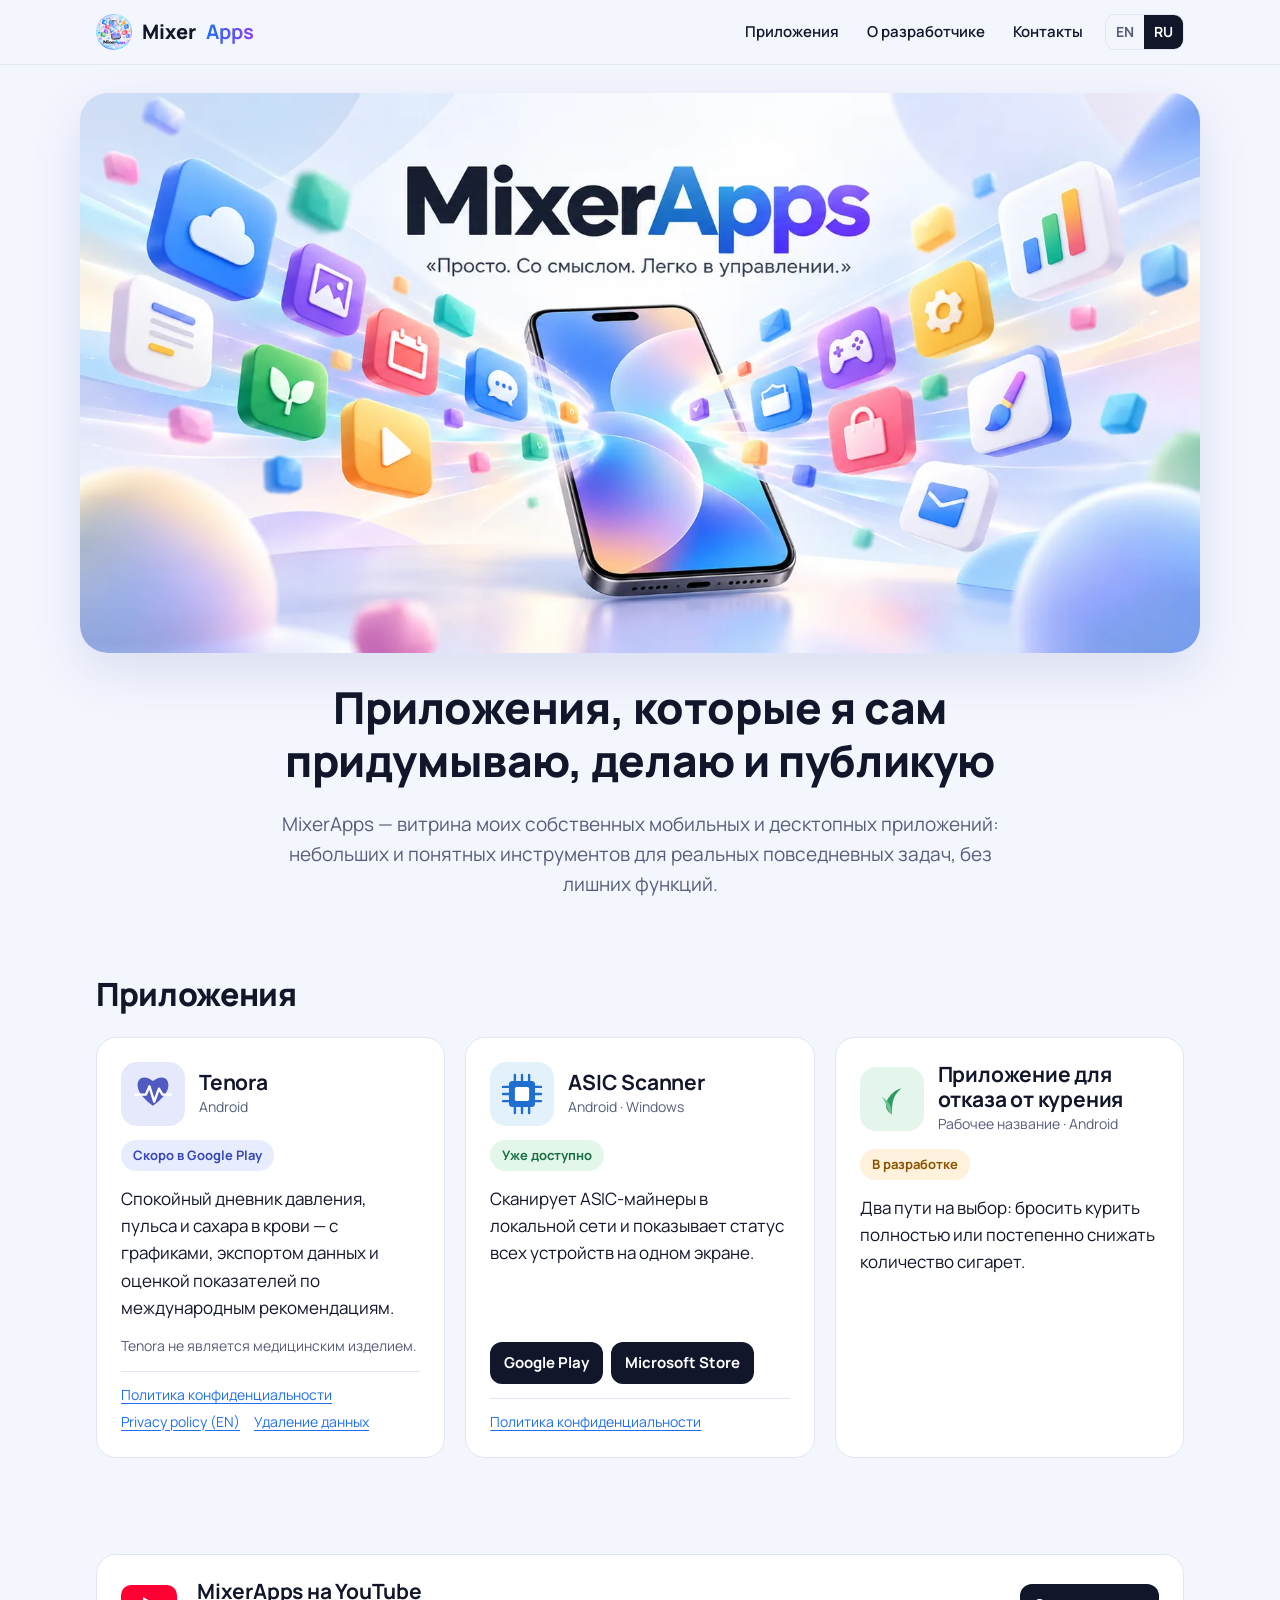
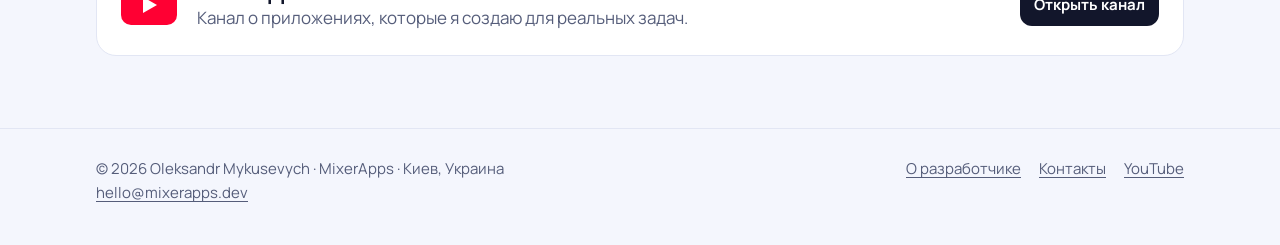
==== ru/index.html @ 6820f3b6 "Draft: Home and About pages (EN/RU), images, favicon Co-Authored-By: Claude Opus 5.5 <noreply@anthro" ====
<!doctype html>
<html lang="ru">
<head>
  <meta charset="utf-8">
  <meta name="viewport" content="width=device-width, initial-scale=1">
  <title>MixerApps — приложения Oleksandr Mykusevych</title>
  <meta name="description" content="MixerApps — витрина мобильных и десктопных приложений, которые создаёт Oleksandr Mykusevych в Киеве: Tenora, ASIC Scanner и приложение для отказа от курения.">
  <link rel="canonical" href="https://mixerapps.dev/ru/">
  <link rel="alternate" hreflang="en" href="https://mixerapps.dev/">
  <link rel="alternate" hreflang="ru" href="https://mixerapps.dev/ru/">
  <link rel="alternate" hreflang="x-default" href="https://mixerapps.dev/">
  <meta property="og:type" content="website">
  <meta property="og:site_name" content="MixerApps">
  <meta property="og:locale" content="ru_RU">
  <meta property="og:title" content="MixerApps — приложения Oleksandr Mykusevych">
  <meta property="og:description" content="Просто. Со смыслом. Легко в управлении.">
  <meta property="og:url" content="https://mixerapps.dev/ru/">
  <meta property="og:image" content="https://mixerapps.dev/assets/img/og-ru.jpg">
  <meta name="twitter:card" content="summary_large_image">
  <link rel="icon" href="../favicon.ico" sizes="any">
  <link rel="icon" type="image/png" sizes="32x32" href="../assets/img/icon-32.png">
  <link rel="apple-touch-icon" href="../assets/img/icon-180.png">
  <link rel="preconnect" href="https://fonts.googleapis.com">
  <link rel="preconnect" href="https://fonts.gstatic.com" crossorigin>
  <link rel="stylesheet" href="https://fonts.googleapis.com/css2?family=Manrope:wght@400;600;700;800&display=swap">
  <link rel="stylesheet" href="../assets/css/style.css">
  <script type="application/ld+json">
  {
    "@context": "https://schema.org",
    "@type": "Organization",
    "name": "MixerApps",
    "url": "https://mixerapps.dev/",
    "logo": "https://mixerapps.dev/assets/img/icon-512.png",
    "email": "hello@mixerapps.dev",
    "founder": { "@type": "Person", "name": "Oleksandr Mykusevych" },
    "address": { "@type": "PostalAddress", "addressLocality": "Kyiv", "addressCountry": "UA" },
    "sameAs": ["https://www.youtube.com/@MixerApps"]
  }
  </script>
</head>
<body>
  <header class="site-header">
    <div class="wrap">
      <a class="brand" href="./"><img src="../assets/img/logo-96.png" alt="" width="36" height="36">Mixer<b>Apps</b></a>
      <nav class="nav" aria-label="Меню">
        <a href="#apps">Приложения</a>
        <a href="about.html">О разработчике</a>
        <a href="contact.html">Контакты</a>
        <div class="lang" aria-label="Язык"><a href="../" hreflang="en" lang="en">EN</a><span>RU</span></div>
      </nav>
    </div>
  </header>

  <main>
    <div class="wrap hero">
      <picture>
        <source media="(max-width: 640px)" srcset="../assets/img/hero-square-ru.webp">
        <source media="(max-width: 1000px)" srcset="../assets/img/hero-ru-800.webp">
        <img src="../assets/img/hero-ru.webp" width="1600" height="800"
             alt="MixerApps — Просто. Со смыслом. Легко в управлении. Телефон, в который влетают иконки приложений.">
      </picture>
      <div class="hero-text">
        <h1>Приложения, которые я сам придумываю, делаю и публикую</h1>
        <p>MixerApps — витрина моих собственных мобильных и десктопных приложений: небольших и понятных инструментов для реальных повседневных задач, без лишних функций.</p>
      </div>
    </div>

    <section id="apps">
      <div class="wrap">
        <div class="section-head">
          <h2>Приложения</h2>
        </div>
        <div class="apps">

          <article class="card">
            <div class="card-top">
              <img src="../assets/img/tenora-icon.svg" alt="Иконка Tenora" width="64" height="64">
              <div><h3>Tenora</h3><p class="platform">Android</p></div>
            </div>
            <span class="badge soon">Скоро в Google Play</span>
            <p>Спокойный дневник давления, пульса и сахара в крови — с графиками, экспортом данных и оценкой показателей по международным рекомендациям.</p>
            <p class="note">Tenora не является медицинским изделием.</p>
            <div class="links">
              <a href="https://mixerua.github.io/tenora-legal/privacy-ru.html">Политика конфиденциальности</a>
              <a href="https://mixerua.github.io/tenora-legal/" hreflang="en">Privacy policy (EN)</a>
              <a href="https://mixerua.github.io/tenora-legal/data-deletion.html">Удаление данных</a>
            </div>
          </article>

          <article class="card">
            <div class="card-top">
              <img src="../assets/img/asicscanner-icon.svg" alt="Иконка ASIC Scanner" width="64" height="64">
              <div><h3>ASIC Scanner</h3><p class="platform">Android · Windows</p></div>
            </div>
            <span class="badge ok">Уже доступно</span>
            <p>Сканирует ASIC-майнеры в локальной сети и показывает статус всех устройств на одном экране.</p>
            <div class="actions">
              <a class="btn" href="https://play.google.com/store/apps/details?id=com.kievminer.asicscanner">Google Play</a>
              <a class="btn" href="https://apps.microsoft.com/detail/9nqmk1lblxzn">Microsoft Store</a>
            </div>
            <div class="links">
              <a href="https://mixerua.github.io/asicscanner-privacy/">Политика конфиденциальности</a>
            </div>
          </article>

          <article class="card">
            <div class="card-top">
              <img src="../assets/img/quit-icon.svg" alt="" width="64" height="64">
              <div><h3>Приложение для отказа от курения</h3><p class="platform">Рабочее название · Android</p></div>
            </div>
            <span class="badge dev">В разработке</span>
            <p>Два пути на выбор: бросить курить полностью или постепенно снижать количество сигарет.</p>
          </article>

        </div>
      </div>
    </section>

    <section>
      <div class="wrap">
        <a class="yt" href="https://www.youtube.com/@MixerApps" style="text-decoration:none;color:inherit">
          <svg viewBox="0 0 56 40" aria-hidden="true"><rect width="56" height="40" rx="10" fill="#ff0033"/><path d="M22 12l14 8-14 8z" fill="#fff"/></svg>
          <div>
            <h3 style="margin:0">MixerApps на YouTube</h3>
            <p>Канал о приложениях, которые я создаю для реальных задач.</p>
          </div>
          <span class="btn">Открыть канал</span>
        </a>
      </div>
    </section>
  </main>

  <footer class="site-footer">
    <div class="wrap">
      <div>© 2026 Oleksandr Mykusevych · MixerApps · Киев, Украина<br>
        <a href="mailto:hello@mixerapps.dev">hello@mixerapps.dev</a></div>
      <nav aria-label="Ссылки">
        <a href="about.html">О разработчике</a>
        <a href="contact.html">Контакты</a>
        <a href="https://www.youtube.com/@MixerApps">YouTube</a>
      </nav>
    </div>
  </footer>
</body>
</html>
---- assets/css/style.css ----
/* MixerApps — one stylesheet for the whole site. Colours are set once here. */
:root {
  --ink: #12162b;
  --muted: #555d7a;
  --bg: #f4f6fd;
  --card: #ffffff;
  --line: #e2e6f4;
  --blue: #1f6ff0;
  --violet: #8a3ff5;
  --brand: linear-gradient(90deg, var(--blue), var(--violet));
  --ok-bg: #e3f6ea;   --ok-ink: #17703f;
  --soon-bg: #e8ecff; --soon-ink: #3446b8;
  --dev-bg: #fff1dc;  --dev-ink: #8a5300;
  --radius: 20px;
  --wrap: 1120px;
}

* { box-sizing: border-box; }
html { -webkit-text-size-adjust: 100%; }
body {
  margin: 0;
  font-family: "Manrope", system-ui, -apple-system, "Segoe UI", Roboto, sans-serif;
  font-size: 17px;
  line-height: 1.6;
  color: var(--ink);
  background: var(--bg);
}
img { max-width: 100%; height: auto; display: block; }
a { color: var(--blue); text-underline-offset: 3px; }
a:hover { color: var(--violet); }
h1, h2, h3 { line-height: 1.2; letter-spacing: -0.01em; margin: 0 0 .5em; }
h1 { font-size: clamp(28px, 4.2vw, 44px); font-weight: 800; }
h2 { font-size: clamp(24px, 3vw, 32px); font-weight: 800; }
h3 { font-size: 21px; font-weight: 700; }
p { margin: 0 0 1em; }
.wrap { max-width: var(--wrap); margin: 0 auto; padding: 0 16px; }
.visually-hidden { position: absolute; width: 1px; height: 1px; overflow: hidden; clip: rect(0 0 0 0); }

/* Header */
.site-header {
  position: sticky; top: 0; z-index: 10;
  background: rgba(244, 246, 253, .88);
  backdrop-filter: blur(10px);
  border-bottom: 1px solid var(--line);
}
.site-header .wrap { display: flex; align-items: center; gap: 16px; min-height: 64px; }
.brand { display: flex; align-items: center; gap: 10px; text-decoration: none; color: var(--ink); font-weight: 800; font-size: 20px; }
.brand img { width: 36px; height: 36px; }
.brand b { background: var(--brand); -webkit-background-clip: text; background-clip: text; color: transparent; }
.nav { display: flex; gap: 4px; margin-left: auto; align-items: center; flex-wrap: wrap; }
.nav a { color: var(--ink); text-decoration: none; font-weight: 600; font-size: 15px; padding: 8px 12px; border-radius: 10px; }
.nav a:hover, .nav a[aria-current="page"] { background: #e6eafb; color: var(--ink); }
.lang { display: flex; border: 1px solid var(--line); border-radius: 10px; overflow: hidden; margin-left: 6px; }
.lang a, .lang span { padding: 6px 10px; font-size: 14px; font-weight: 700; text-decoration: none; }
.lang span { background: var(--ink); color: #fff; }
.lang a { color: var(--muted); }
@media (max-width: 640px) {
  .site-header .wrap { flex-wrap: wrap; padding-top: 8px; padding-bottom: 8px; }
  .nav { margin-left: 0; width: 100%; justify-content: space-between; }
  .nav a { padding: 6px 8px; }
}

/* Hero */
.hero { padding: 28px 0 8px; }
.hero picture img { width: 100%; border-radius: 28px; box-shadow: 0 18px 50px rgba(60, 80, 180, .14); }
.hero-text { max-width: 760px; margin: 28px auto 0; text-align: center; }
.hero-text p { color: var(--muted); font-size: 19px; }

/* Sections */
section { padding: 48px 0; }
.section-head { margin-bottom: 24px; }
.section-head p { color: var(--muted); }

/* App cards */
.apps { display: grid; grid-template-columns: repeat(3, 1fr); gap: 20px; }
@media (max-width: 960px) { .apps { grid-template-columns: 1fr; } }
.card {
  background: var(--card); border: 1px solid var(--line); border-radius: var(--radius);
  padding: 24px; display: flex; flex-direction: column; gap: 14px;
}
.card-top { display: flex; align-items: center; gap: 14px; }
.card-top img { width: 64px; height: 64px; border-radius: 16px; flex: none; }
.card h3 { margin: 0; }
.platform { color: var(--muted); font-size: 14px; margin: 2px 0 0; }
.card p { margin: 0; }
.badge { align-self: flex-start; font-size: 13px; font-weight: 700; padding: 5px 12px; border-radius: 999px; }
.badge.ok { background: var(--ok-bg); color: var(--ok-ink); }
.badge.soon { background: var(--soon-bg); color: var(--soon-ink); }
.badge.dev { background: var(--dev-bg); color: var(--dev-ink); }
.note { font-size: 14px; color: var(--muted); }
.actions { display: flex; flex-wrap: wrap; gap: 8px; margin-top: auto; }
.btn {
  display: inline-block; padding: 9px 14px; border-radius: 12px; font-weight: 700; font-size: 15px;
  text-decoration: none; background: var(--ink); color: #fff;
}
.btn:hover { background: #2a3160; color: #fff; }
.links { display: flex; flex-wrap: wrap; gap: 4px 14px; font-size: 14px; padding-top: 12px; border-top: 1px solid var(--line); }

/* YouTube strip */
.yt { display: flex; align-items: center; gap: 20px; background: var(--card); border: 1px solid var(--line); border-radius: var(--radius); padding: 24px; }
.yt svg { width: 56px; height: 40px; flex: none; }
.yt div { flex: 1; }
.yt p { margin: 0; color: var(--muted); }
@media (max-width: 640px) { .yt { flex-direction: column; align-items: flex-start; } }

/* About */
.about { display: grid; grid-template-columns: 220px 1fr; gap: 40px; align-items: start; }
.about img { width: 220px; border-radius: 50%; }
@media (max-width: 760px) { .about { grid-template-columns: 1fr; } .about img { width: 140px; } }
.facts { display: grid; grid-template-columns: max-content 1fr; gap: 8px 20px; margin: 24px 0; padding: 20px 24px; background: var(--card); border: 1px solid var(--line); border-radius: var(--radius); }
.facts dt { color: var(--muted); }
.facts dd { margin: 0; font-weight: 600; }
@media (max-width: 480px) { .facts { grid-template-columns: 1fr; gap: 2px; } .facts dd { margin-bottom: 10px; } }
.plain-list { padding-left: 1.2em; }
.plain-list li { margin-bottom: .4em; }

/* Footer */
.site-footer { border-top: 1px solid var(--line); padding: 28px 0 40px; margin-top: 24px; font-size: 15px; color: var(--muted); }
.site-footer .wrap { display: flex; flex-wrap: wrap; gap: 12px 28px; justify-content: space-between; }
.site-footer a { color: var(--muted); }
.site-footer nav { display: flex; flex-wrap: wrap; gap: 6px 18px; }
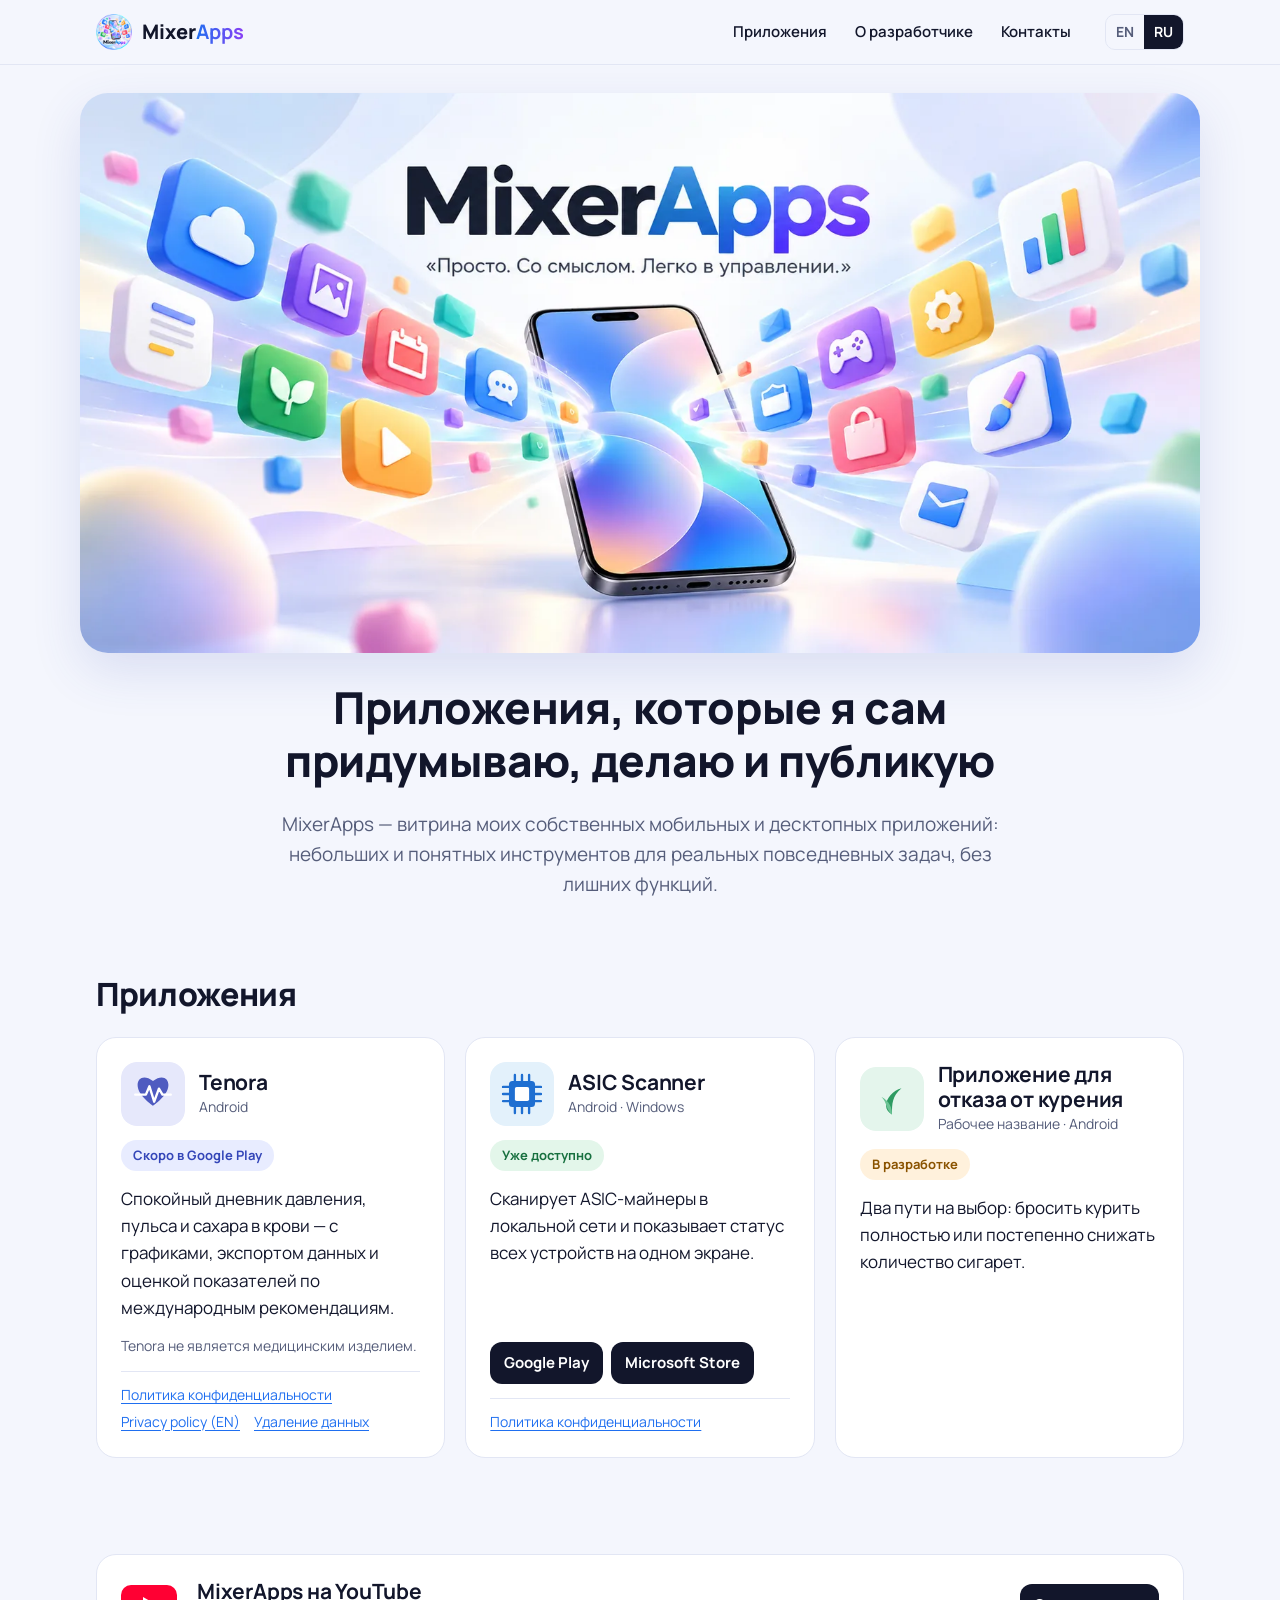
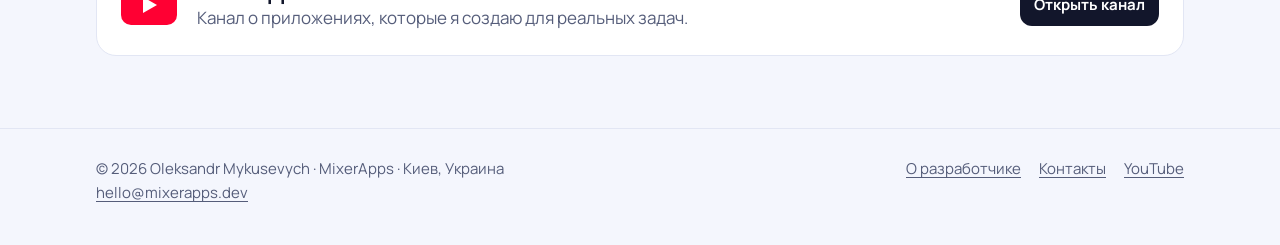
==== commit eece5685: "Header: fix wordmark gap, language switcher next to logo on phones Co-Authored-By: Claude Opus 5.5 <" ====
--- a/ru/index.html
+++ b/ru/index.html
@@ -41,13 +41,13 @@
 <body>
   <header class="site-header">
     <div class="wrap">
-      <a class="brand" href="./"><img src="../assets/img/logo-96.png" alt="" width="36" height="36">Mixer<b>Apps</b></a>
+      <a class="brand" href="./"><img src="../assets/img/logo-96.png" alt="" width="36" height="36"><span>Mixer<b>Apps</b></span></a>
       <nav class="nav" aria-label="Меню">
         <a href="#apps">Приложения</a>
         <a href="about.html">О разработчике</a>
         <a href="contact.html">Контакты</a>
-        <div class="lang" aria-label="Язык"><a href="../" hreflang="en" lang="en">EN</a><span>RU</span></div>
       </nav>
+      <div class="lang" aria-label="Язык"><a href="../" hreflang="en" lang="en">EN</a><span>RU</span></div>
     </div>
   </header>
 
--- a/assets/css/style.css
+++ b/assets/css/style.css
@@ -56,7 +56,8 @@
 .lang a { color: var(--muted); }
 @media (max-width: 640px) {
   .site-header .wrap { flex-wrap: wrap; padding-top: 8px; padding-bottom: 8px; }
-  .nav { margin-left: 0; width: 100%; justify-content: space-between; }
+  .lang { order: 2; margin-left: auto; }
+  .nav { order: 3; margin-left: 0; width: 100%; justify-content: space-between; }
   .nav a { padding: 6px 8px; }
 }
 
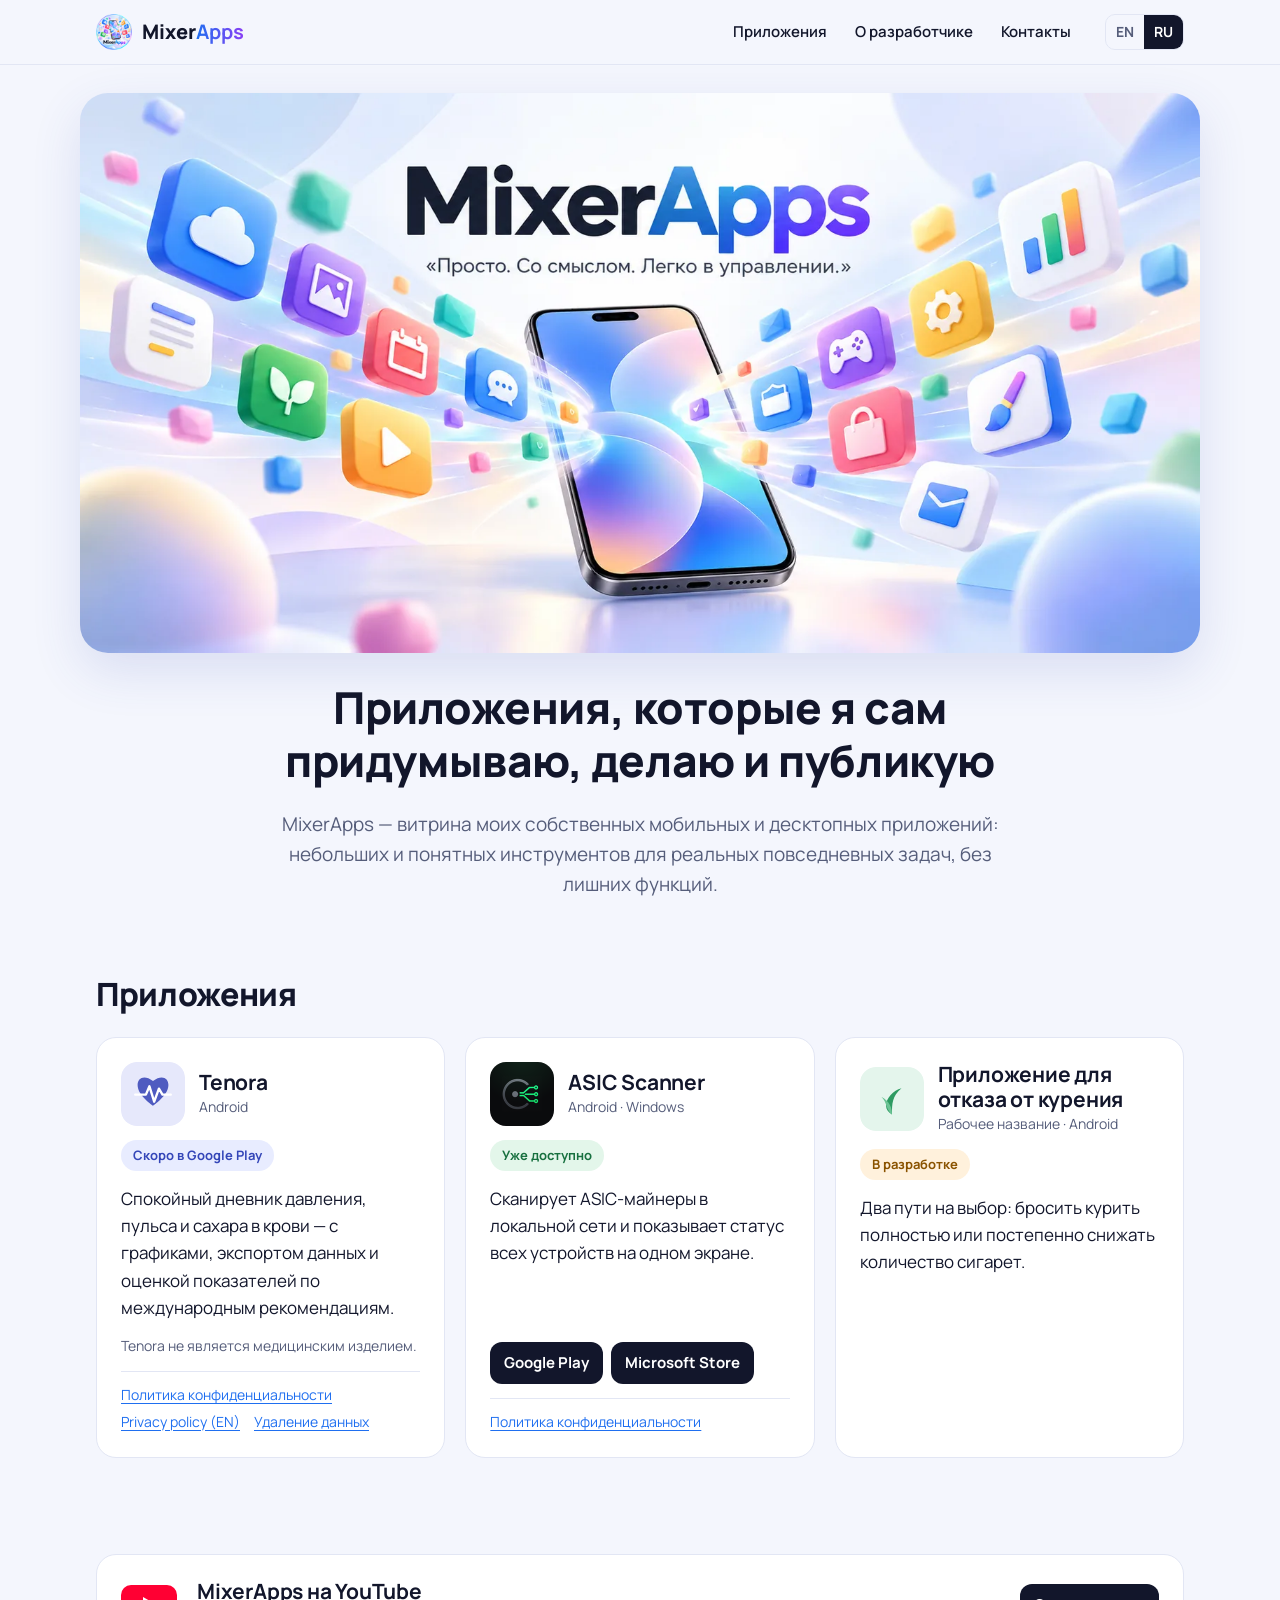
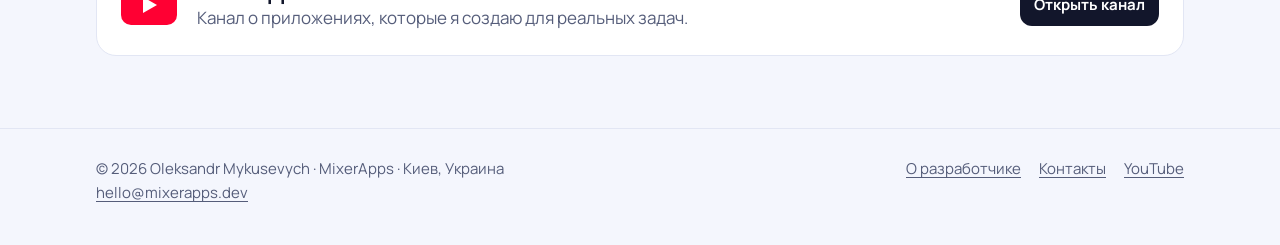
==== commit 3779914e: "Contact page (EN/RU), real ASIC Scanner icon, back up ASIC Scanner store assets Co-Authored-By: Clau" ====
--- a/ru/index.html
+++ b/ru/index.html
@@ -89,7 +89,7 @@
 
           <article class="card">
             <div class="card-top">
-              <img src="../assets/img/asicscanner-icon.svg" alt="Иконка ASIC Scanner" width="64" height="64">
+              <img src="../assets/img/asicscanner-icon.png" alt="Иконка ASIC Scanner" width="64" height="64">
               <div><h3>ASIC Scanner</h3><p class="platform">Android · Windows</p></div>
             </div>
             <span class="badge ok">Уже доступно</span>
--- a/assets/css/style.css
+++ b/assets/css/style.css
@@ -120,3 +120,5 @@
 .site-footer .wrap { display: flex; flex-wrap: wrap; gap: 12px 28px; justify-content: space-between; }
 .site-footer a { color: var(--muted); }
 .site-footer nav { display: flex; flex-wrap: wrap; gap: 6px 18px; }
+
+.narrow { max-width: 760px; }
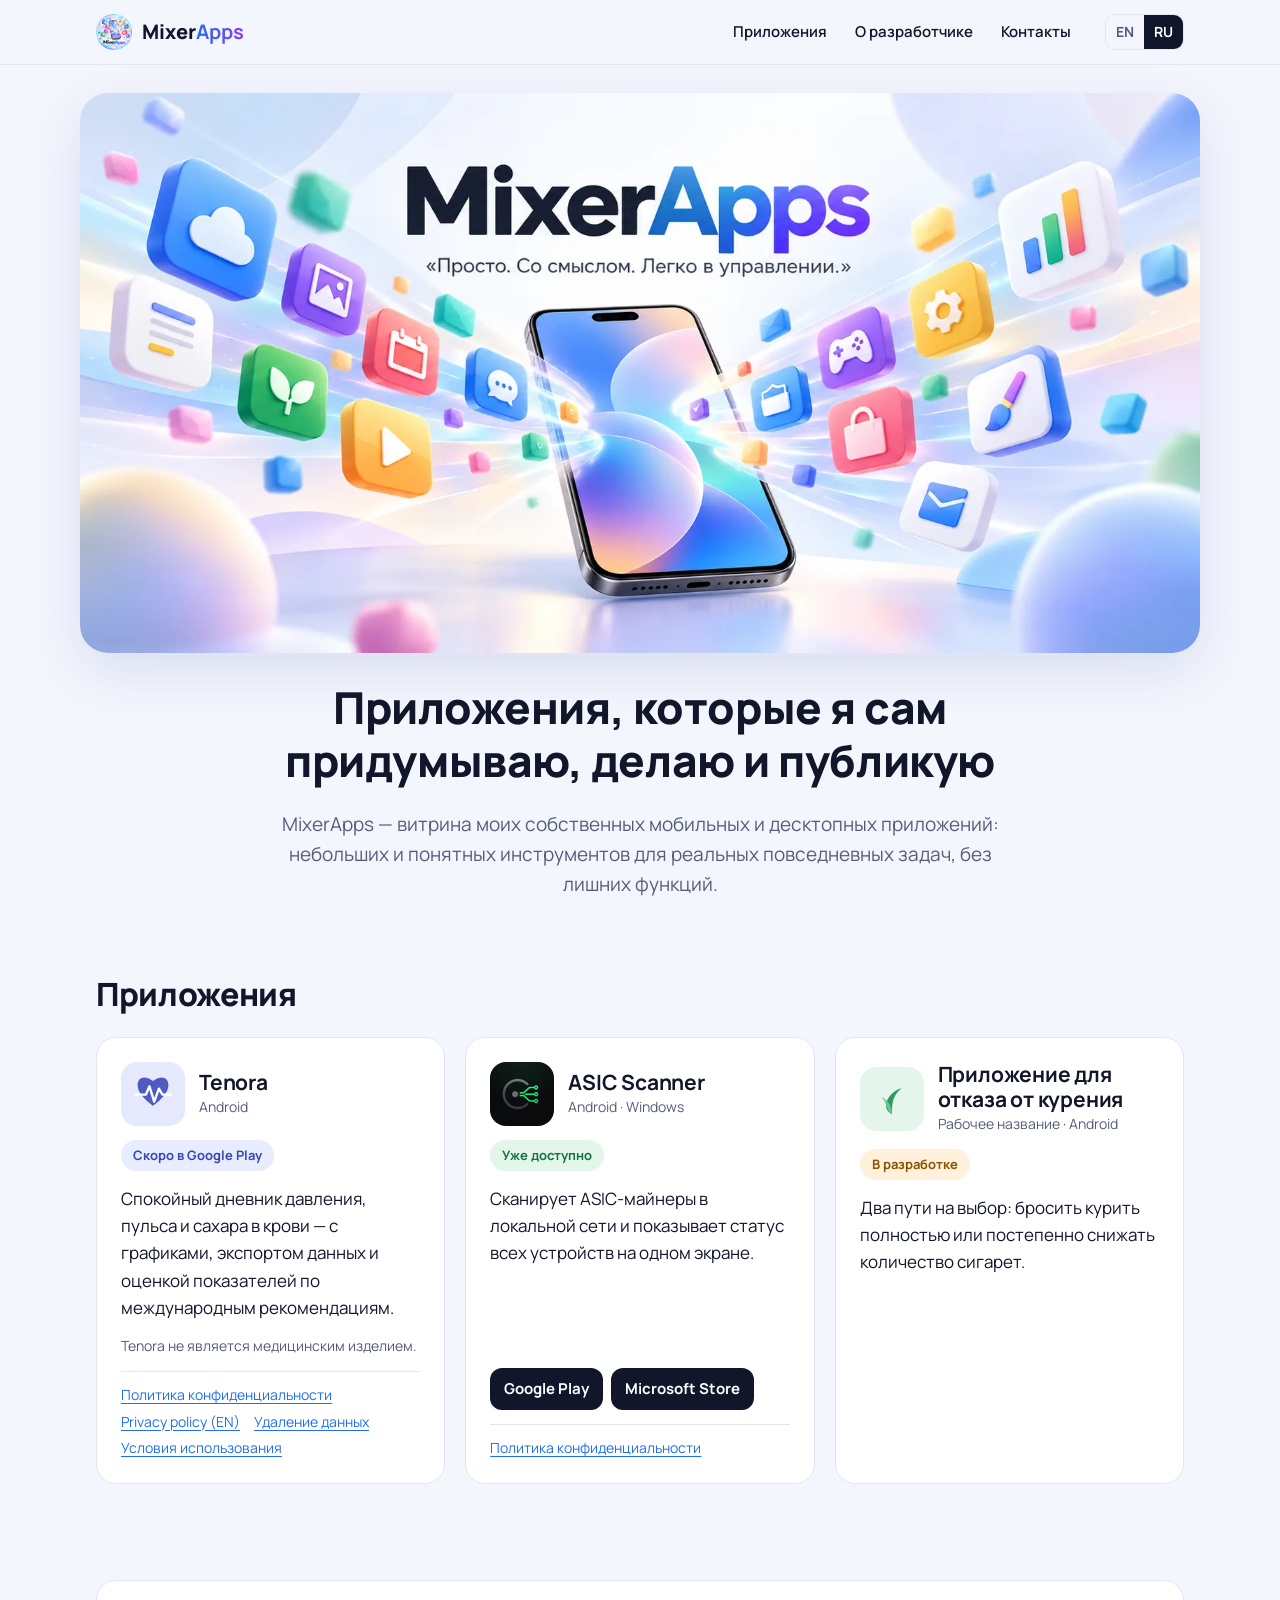
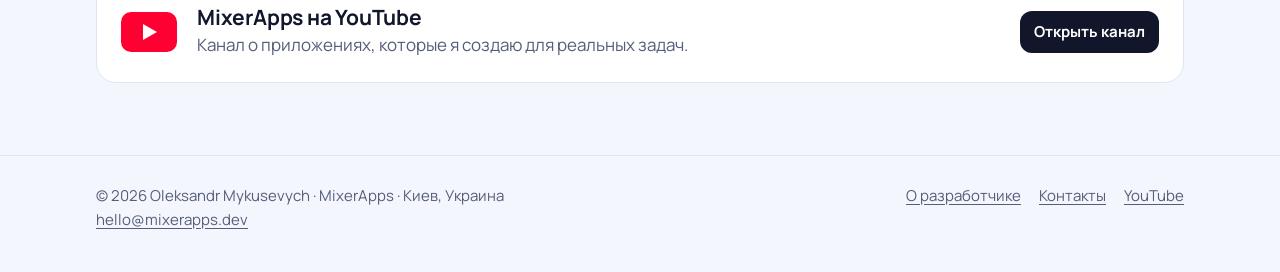
==== commit fa43ac41: "Add app-ads.txt (AdMob) and Terms of Use links Co-Authored-By: Claude Sonnet 5.5 <noreply@anthropic." ====
--- a/ru/index.html
+++ b/ru/index.html
@@ -84,6 +84,7 @@
               <a href="https://mixerua.github.io/tenora-legal/privacy-ru.html">Политика конфиденциальности</a>
               <a href="https://mixerua.github.io/tenora-legal/" hreflang="en">Privacy policy (EN)</a>
               <a href="https://mixerua.github.io/tenora-legal/data-deletion.html">Удаление данных</a>
+              <a href="https://mixerua.github.io/tenora-legal/terms.html">Условия использования</a>
             </div>
           </article>
 
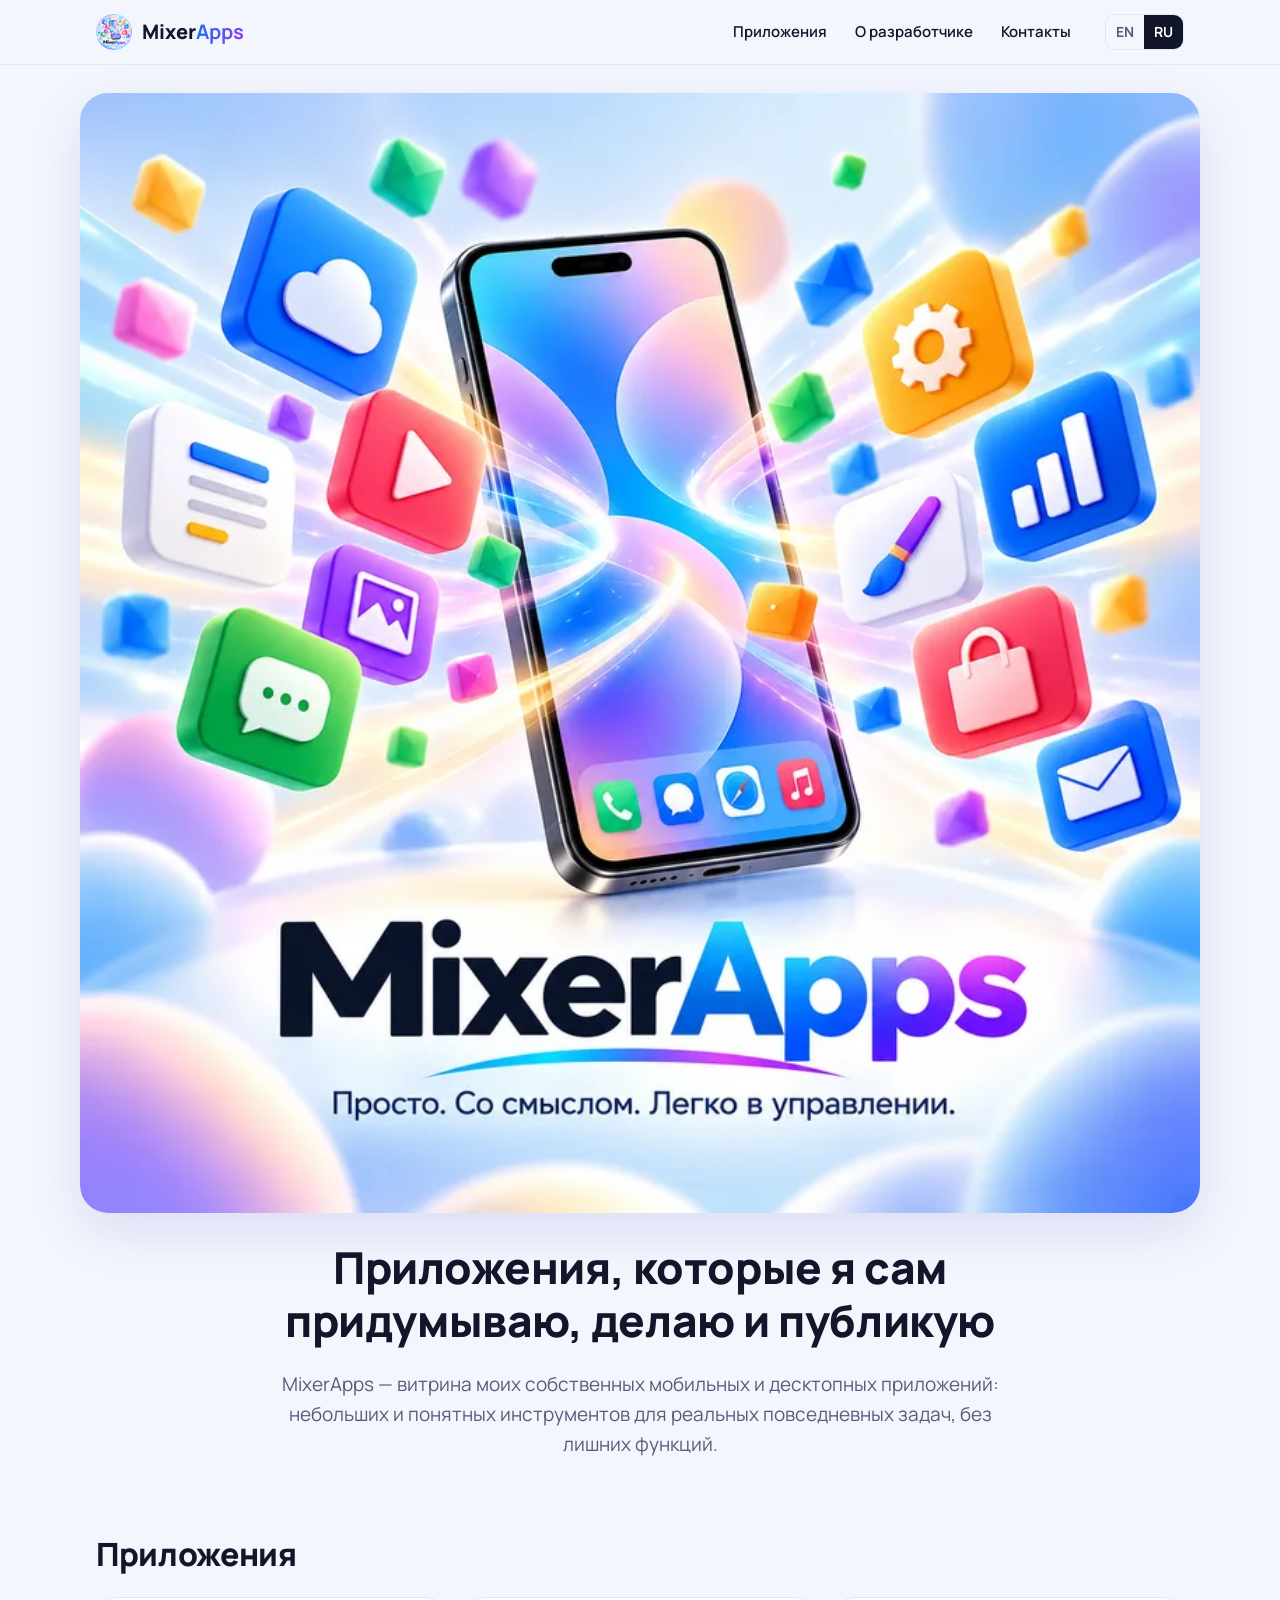
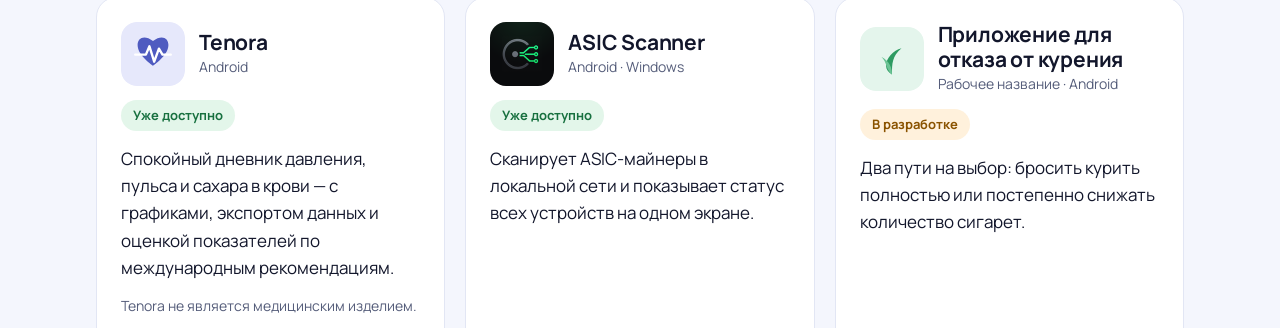
==== commit e9292dd4: "Tenora is live on Google Play: status and download button Co-Authored-By: Claude Opus 5.5 <noreply@a" ====
--- a/ru/index.html
+++ b/ru/index.html
@@ -77,9 +77,12 @@
               <img src="../assets/img/tenora-icon.svg" alt="Иконка Tenora" width="64" height="64">
               <div><h3>Tenora</h3><p class="platform">Android</p></div>
             </div>
-            <span class="badge soon">Скоро в Google Play</span>
+            <span class="badge ok">Уже доступно</span>
             <p>Спокойный дневник давления, пульса и сахара в крови — с графиками, экспортом данных и оценкой показателей по международным рекомендациям.</p>
             <p class="note">Tenora не является медицинским изделием.</p>
+            <div class="actions">
+              <a class="btn" href="https://play.google.com/store/apps/details?id=app.tenora.android">Google Play</a>
+            </div>
             <div class="links">
               <a href="https://mixerua.github.io/tenora-legal/privacy-ru.html">Политика конфиденциальности</a>
               <a href="https://mixerua.github.io/tenora-legal/" hreflang="en">Privacy policy (EN)</a>
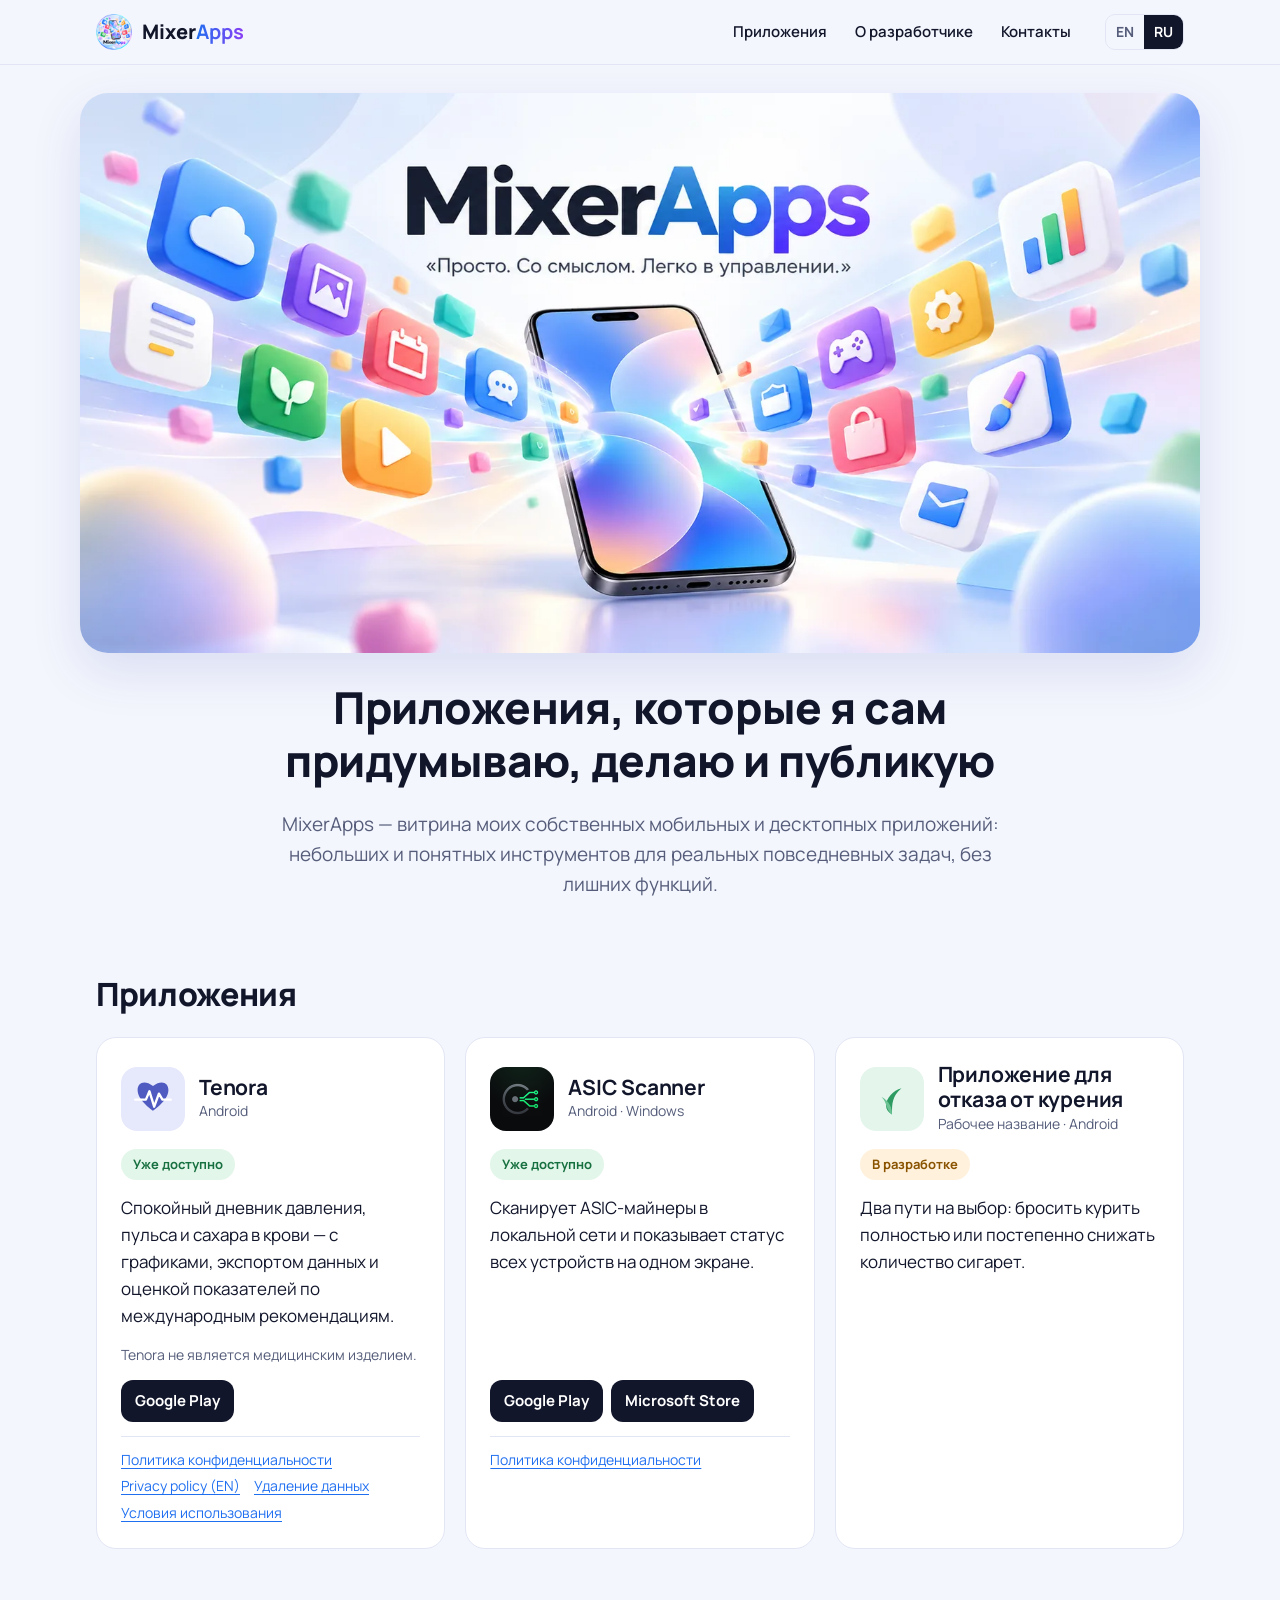
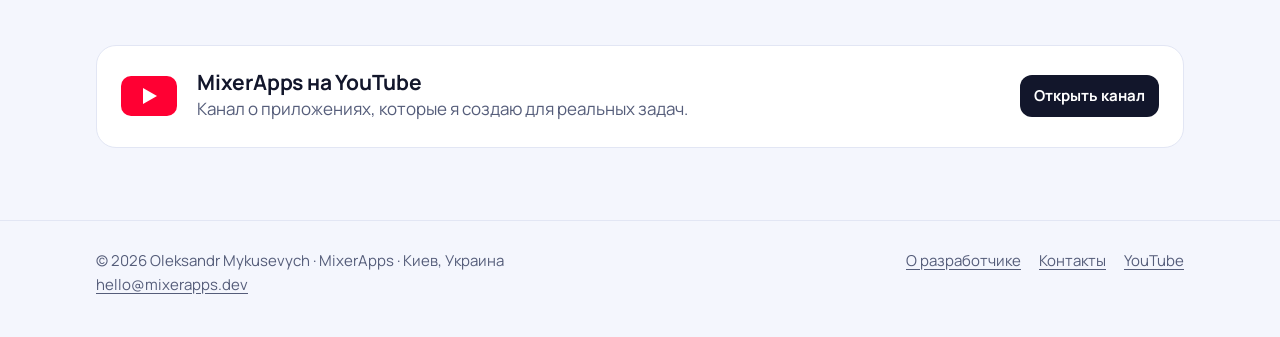
==== commit ad4ac730: "App cards: align buttons and links across cards with a shared grid Co-Authored-By: Claude Opus 5.5 <" ====
--- a/ru/index.html
+++ b/ru/index.html
@@ -78,8 +78,10 @@
               <div><h3>Tenora</h3><p class="platform">Android</p></div>
             </div>
             <span class="badge ok">Уже доступно</span>
-            <p>Спокойный дневник давления, пульса и сахара в крови — с графиками, экспортом данных и оценкой показателей по международным рекомендациям.</p>
-            <p class="note">Tenora не является медицинским изделием.</p>
+            <div class="desc">
+              <p>Спокойный дневник давления, пульса и сахара в крови — с графиками, экспортом данных и оценкой показателей по международным рекомендациям.</p>
+              <p class="note">Tenora не является медицинским изделием.</p>
+            </div>
             <div class="actions">
               <a class="btn" href="https://play.google.com/store/apps/details?id=app.tenora.android">Google Play</a>
             </div>
@@ -97,7 +99,9 @@
               <div><h3>ASIC Scanner</h3><p class="platform">Android · Windows</p></div>
             </div>
             <span class="badge ok">Уже доступно</span>
-            <p>Сканирует ASIC-майнеры в локальной сети и показывает статус всех устройств на одном экране.</p>
+            <div class="desc">
+              <p>Сканирует ASIC-майнеры в локальной сети и показывает статус всех устройств на одном экране.</p>
+            </div>
             <div class="actions">
               <a class="btn" href="https://play.google.com/store/apps/details?id=com.kievminer.asicscanner">Google Play</a>
               <a class="btn" href="https://apps.microsoft.com/detail/9nqmk1lblxzn">Microsoft Store</a>
@@ -113,7 +117,9 @@
               <div><h3>Приложение для отказа от курения</h3><p class="platform">Рабочее название · Android</p></div>
             </div>
             <span class="badge dev">В разработке</span>
-            <p>Два пути на выбор: бросить курить полностью или постепенно снижать количество сигарет.</p>
+            <div class="desc">
+              <p>Два пути на выбор: бросить курить полностью или постепенно снижать количество сигарет.</p>
+            </div>
           </article>
 
         </div>
--- a/assets/css/style.css
+++ b/assets/css/style.css
@@ -84,12 +84,15 @@
 .card h3 { margin: 0; }
 .platform { color: var(--muted); font-size: 14px; margin: 2px 0 0; }
 .card p { margin: 0; }
-.badge { align-self: flex-start; font-size: 13px; font-weight: 700; padding: 5px 12px; border-radius: 999px; }
+.desc { display: flex; flex-direction: column; gap: 14px; }
+/* Cards share one grid: every row (icon, badge, text, buttons, links) lines up across cards. */
+.card { display: grid; grid-row: span 5; grid-template-rows: subgrid; row-gap: 14px; align-content: start; }
+.badge { align-self: start; justify-self: start; font-size: 13px; font-weight: 700; padding: 5px 12px; border-radius: 999px; }
 .badge.ok { background: var(--ok-bg); color: var(--ok-ink); }
 .badge.soon { background: var(--soon-bg); color: var(--soon-ink); }
 .badge.dev { background: var(--dev-bg); color: var(--dev-ink); }
 .note { font-size: 14px; color: var(--muted); }
-.actions { display: flex; flex-wrap: wrap; gap: 8px; margin-top: auto; }
+.actions { display: flex; flex-wrap: wrap; gap: 8px; align-content: start; }
 .btn {
   display: inline-block; padding: 9px 14px; border-radius: 12px; font-weight: 700; font-size: 15px;
   text-decoration: none; background: var(--ink); color: #fff;
